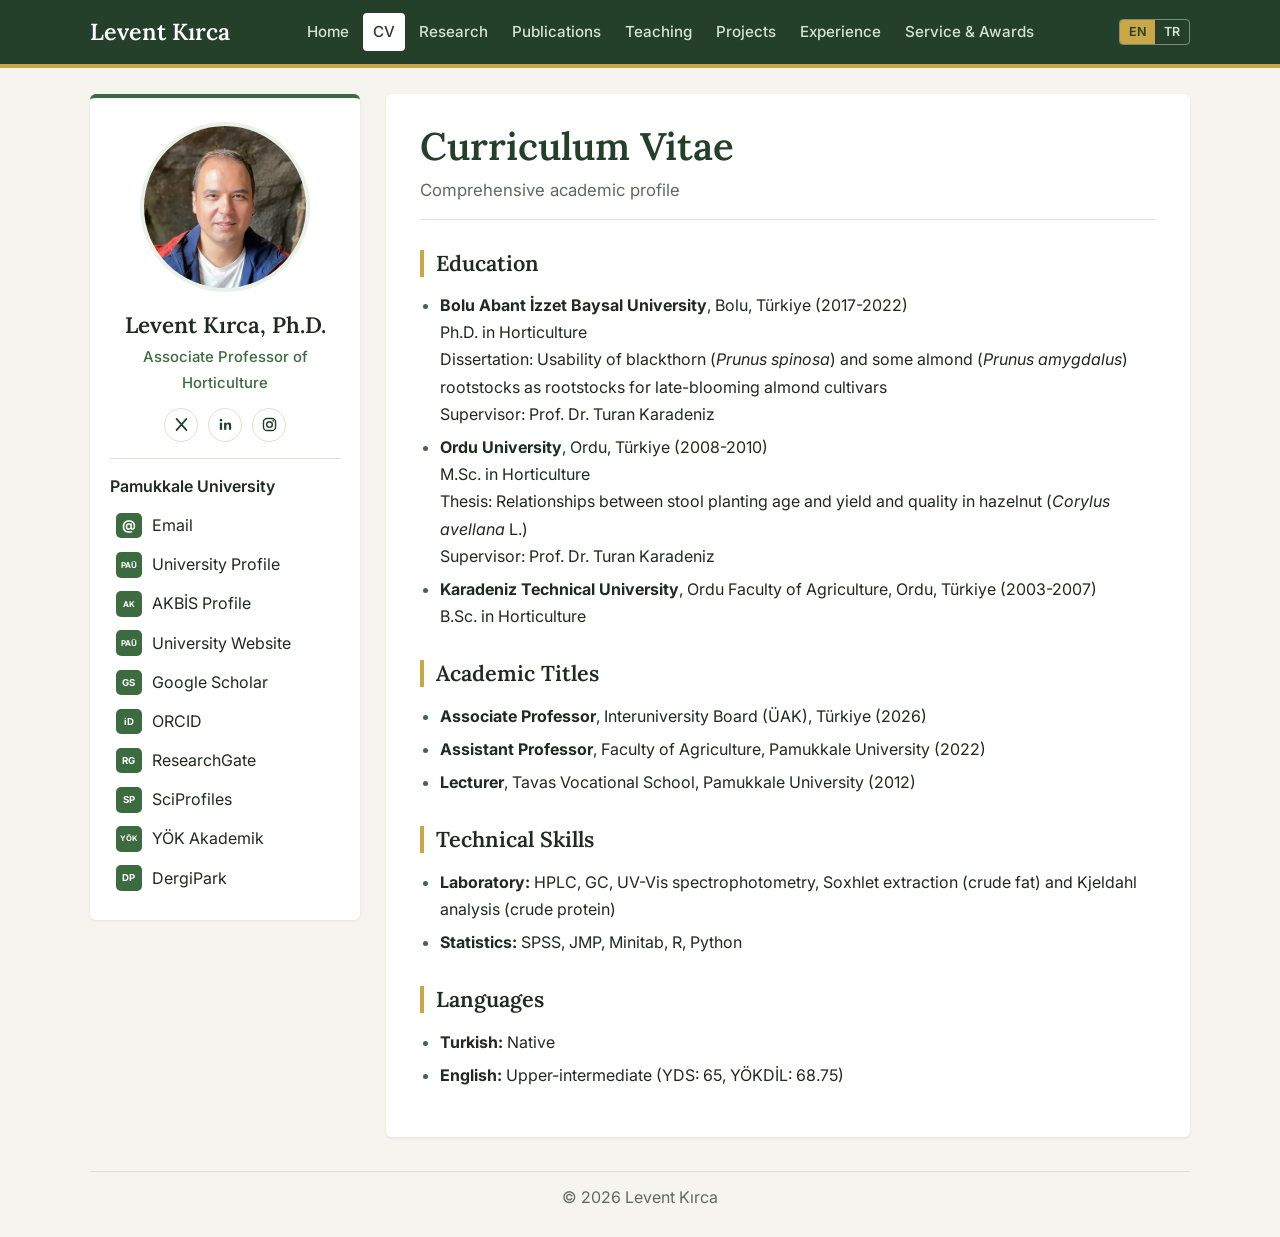
==== cv/index.html @ 65c4652b "Add files via upload" ====
<!DOCTYPE html>
<html lang="en">
  <head>
    <meta charset="UTF-8" />
    <meta name="viewport" content="width=device-width, initial-scale=1.0" />
    <title>CV | Levent Kırca</title>
    <meta
      name="description"
      content="Curriculum vitae of Levent Kırca."
    />
    <link rel="preconnect" href="https://fonts.googleapis.com" />
    <link rel="preconnect" href="https://fonts.gstatic.com" crossorigin />
    <link
      href="https://fonts.googleapis.com/css2?family=Lora:wght@500;600;700&amp;family=Inter:wght@400;500;600;700&amp;display=swap"
      rel="stylesheet"
    />
    <link rel="stylesheet" href="/styles.css" />
  </head>
  <body>
    <header class="masthead">
      <div class="masthead-inner">
        <a class="site-title" href="/">Levent Kırca</a>
        <nav class="top-nav" aria-label="Main navigation" data-i18n-key="shared.topNavAria" data-i18n-attr="aria-label">
          <a href="/" data-i18n-en="Home" data-i18n-tr="Ana Sayfa">Home</a>
          <a class="is-active" href="/cv/" data-i18n-en="CV" data-i18n-tr="CV">CV</a>
          <a href="/research/" data-i18n-en="Research" data-i18n-tr="Araştırma">Research</a>
          <a href="/publications/" data-i18n-en="Publications" data-i18n-tr="Yayınlar">Publications</a>
          <a href="/teaching/" data-i18n-en="Teaching" data-i18n-tr="Eğitim">Teaching</a>
          <a href="/projects/" data-i18n-en="Projects" data-i18n-tr="Projeler">Projects</a>
          <a href="/experience/" data-i18n-en="Experience" data-i18n-tr="Deneyim">Experience</a>
          <a href="/service/" data-i18n-en="Service &amp; Awards" data-i18n-tr="Hizmet ve Ödüller">Service &amp; Awards</a>
        </nav>
      </div>
    </header>
    <main class="main-grid">
      <aside class="sidebar">
        <img
          class="profile-photo"
          src="/assets/levent-kirca-photo.jpg"
          alt="Portrait of Levent Kırca"
          data-i18n-key="shared.photoAlt"
          data-i18n-attr="alt"
          onerror="this.onerror=null;this.src='/assets/photo-placeholder.svg';"
        />
        <h2 class="name">Levent Kırca, Ph.D.</h2>
        <p class="role" data-i18n-key="shared.role">Associate Professor of Horticulture</p>
        <div class="social-links">
          <a href="https://x.com/olesore" target="_blank" rel="noopener" aria-label="X (Twitter)" title="X">
            <svg viewBox="0 0 24 24" aria-hidden="true"><path d="M5 4l14 16M19 4L5 20" fill="none" stroke="currentColor" stroke-width="2.4" stroke-linecap="round"/></svg>
          </a>
          <a href="https://www.linkedin.com/in/leventkirca/" target="_blank" rel="noopener" aria-label="LinkedIn" title="LinkedIn">
            <svg viewBox="0 0 24 24" aria-hidden="true"><rect x="4" y="9.5" width="3.2" height="10" fill="currentColor"/><circle cx="5.6" cy="5.8" r="1.9" fill="currentColor"/><path d="M10 9.5h3v1.6c.6-1.1 1.9-1.9 3.6-1.9 2.6 0 3.4 1.7 3.4 4.3v6h-3.2v-5.4c0-1.3-.3-2.3-1.6-2.3-1.4 0-2 1-2 2.4v5.3H10z" fill="currentColor"/></svg>
          </a>
          <a href="https://www.instagram.com/kircalevent/" target="_blank" rel="noopener" aria-label="Instagram" title="Instagram">
            <svg viewBox="0 0 24 24" aria-hidden="true"><rect x="3.5" y="3.5" width="17" height="17" rx="5" fill="none" stroke="currentColor" stroke-width="2"/><circle cx="12" cy="12" r="4" fill="none" stroke="currentColor" stroke-width="2"/><circle cx="17.2" cy="6.8" r="1.2" fill="currentColor"/></svg>
          </a>
        </div>

        <ul class="contact-list">
          <li><span data-i18n-en="Pamukkale University" data-i18n-tr="Pamukkale Üniversitesi">Pamukkale University</span></li>
          <li><a href="mailto:lkirca@pau.edu.tr" data-i18n-en="Email" data-i18n-tr="E-posta">Email</a></li>
          <li><a href="https://pau.edu.tr/lkirca/en" target="_blank" rel="noreferrer" data-i18n-en="University Profile" data-i18n-tr="Üniversite Profili">University Profile</a></li>
          <li><a href="https://akbis.pau.edu.tr/personel/193261" target="_blank" rel="noreferrer" data-i18n-en="AKBİS Profile" data-i18n-tr="AKBİS Profili">AKBİS Profile</a></li>
          <li><a href="https://www.pau.edu.tr/" target="_blank" rel="noreferrer" data-i18n-en="University Website" data-i18n-tr="Üniversite Web Sitesi">University Website</a></li>
          <li><a href="https://scholar.google.com.tr/citations?user=qiIJmgcAAAAJ" target="_blank" rel="noreferrer" data-i18n-en="Google Scholar" data-i18n-tr="Google Scholar">Google Scholar</a></li>
          <li><a href="https://orcid.org/0000-0003-2496-9513" target="_blank" rel="noreferrer" data-i18n-en="ORCID" data-i18n-tr="ORCID">ORCID</a></li>
          <li><a href="https://www.researchgate.net/profile/Levent-Kirca-2" target="_blank" rel="noreferrer" data-i18n-en="ResearchGate" data-i18n-tr="ResearchGate">ResearchGate</a></li>
          <li><a href="https://sciprofiles.com/profile/leventkirca/background" target="_blank" rel="noreferrer" data-i18n-en="SciProfiles" data-i18n-tr="SciProfiles">SciProfiles</a></li>
          <li><a href="https://akademik.yok.gov.tr/AkademikArama/AkademisyenGorevOgrenimBilgileri?islem=direct&amp;authorId=C82161FD0BDDA5AB" target="_blank" rel="noreferrer" data-i18n-en="YÖK Akademik" data-i18n-tr="YÖK Akademik">YÖK Akademik</a></li>
          <li><a href="https://dergipark.org.tr/en/pub/@leventkirca" target="_blank" rel="noreferrer" data-i18n-en="DergiPark" data-i18n-tr="DergiPark">DergiPark</a></li>
        </ul>
      </aside>

      <article class="content">
        <h1 data-i18n-key="cv.title">Curriculum Vitae</h1>
        <p class="subtitle" data-i18n-key="cv.subtitle">Comprehensive academic profile</p>

        <h2 data-i18n-key="cv.educationHeading">Education</h2>

        <ul data-i18n-key="cv.educationList" data-i18n-html="true">
          <li>
            <strong>Bolu Abant İzzet Baysal University</strong>, Bolu, Türkiye (2017-2022)<br />
            Ph.D. in Horticulture<br />
            Dissertation: Usability of blackthorn (<i>Prunus spinosa</i>) and some almond (<i>Prunus amygdalus</i>) rootstocks as rootstocks for late-blooming almond cultivars<br />
            Supervisor: Prof. Dr. Turan Karadeniz
          </li>
          <li>
            <strong>Ordu University</strong>, Ordu, Türkiye (2008-2010)<br />
            M.Sc. in Horticulture<br />
            Thesis: Relationships between stool planting age and yield and quality in hazelnut (<i>Corylus avellana</i> L.)<br />
            Supervisor: Prof. Dr. Turan Karadeniz
          </li>
          <li>
            <strong>Karadeniz Technical University</strong>, Ordu Faculty of Agriculture, Ordu, Türkiye (2003-2007)<br />
            B.Sc. in Horticulture
          </li>
        </ul>

        <h2 data-i18n-key="cv.titlesHeading">Academic Titles</h2>

        <ul data-i18n-key="cv.titlesList" data-i18n-html="true">
          <li><strong>Associate Professor</strong>, Interuniversity Board (ÜAK), Türkiye (2026)</li>
          <li><strong>Assistant Professor</strong>, Faculty of Agriculture, Pamukkale University (2022)</li>
          <li><strong>Lecturer</strong>, Tavas Vocational School, Pamukkale University (2012)</li>
        </ul>

        <h2 data-i18n-key="cv.skillsHeading">Technical Skills</h2>

        <ul data-i18n-key="cv.skillsList" data-i18n-html="true">
          <li><strong>Laboratory:</strong> HPLC, GC, UV-Vis spectrophotometry, Soxhlet extraction (crude fat) and Kjeldahl analysis (crude protein)</li>
          <li><strong>Statistics:</strong> SPSS, JMP, Minitab, R, Python</li>
        </ul>

        <h2 data-i18n-key="cv.languagesHeading">Languages</h2>

        <ul data-i18n-key="cv.languagesList" data-i18n-html="true">
          <li><strong>Turkish:</strong> Native</li>
          <li><strong>English:</strong> Upper-intermediate (YDS: 65, YÖKDİL: 68.75)</li>
        </ul>

      </article>
    </main>

    <footer class="footer">
      <p>&copy; <span data-year></span> Levent Kırca</p>
    </footer>

    <script src="/script.js"></script>
  </body>
</html>
---- styles.css ----
/* Levent Kırca — academic homepage */
:root {
  --bg: #f6f4ee;
  --card: #ffffff;
  --ink: #1f2a22;
  --muted: #5e6a60;
  --line: #e3dfd3;
  --accent: #3b6b3f;
  --accent-dark: #24402a;
  --accent-soft: #eaf1e8;
  --max-width: 1100px;
}

* {
  box-sizing: border-box;
}

html {
  scroll-behavior: smooth;
}

body {
  margin: 0;
  background: var(--bg);
  color: var(--ink);
  font-family: "Inter", "Segoe UI", sans-serif;
  font-size: 15.5px;
  line-height: 1.7;
}

a {
  color: var(--accent);
  text-decoration: none;
  border-bottom: 1px solid rgba(59, 107, 63, 0.3);
}

a:hover {
  border-bottom-color: var(--accent);
}

/* ---------- Header ---------- */
.masthead {
  background: var(--accent-dark);
  border-bottom: 4px solid #c9a646;
}

.masthead-inner {
  width: min(var(--max-width), calc(100vw - 32px));
  margin: 0 auto;
  display: flex;
  justify-content: space-between;
  align-items: center;
  gap: 18px;
  min-height: 64px;
}

.site-title {
  font-family: "Lora", serif;
  font-size: 1.45rem;
  font-weight: 600;
  color: #ffffff;
  border: none;
}

.top-nav {
  display: flex;
  flex-wrap: wrap;
  gap: 4px;
}

.top-nav a {
  color: #d5e2d4;
  border: none;
  font-weight: 500;
  font-size: 0.95rem;
  padding: 6px 10px;
  border-radius: 4px;
}

.top-nav a:hover,
.top-nav a:focus-visible {
  color: #ffffff;
  background: rgba(255, 255, 255, 0.1);
}

.top-nav a.is-active {
  color: var(--accent-dark);
  background: #ffffff;
}

.lang-switch {
  display: inline-flex;
  align-items: center;
  gap: 0;
  margin-left: 8px;
  border: 1px solid rgba(255, 255, 255, 0.4);
  border-radius: 4px;
  overflow: hidden;
}

.lang-btn {
  border: none;
  background: transparent;
  color: #d5e2d4;
  font: inherit;
  font-size: 0.78rem;
  font-weight: 600;
  line-height: 1;
  padding: 6px 9px;
  cursor: pointer;
}

.lang-btn.is-active {
  color: var(--accent-dark);
  background: #c9a646;
}

/* ---------- Layout ---------- */
.main-grid {
  width: min(var(--max-width), calc(100vw - 32px));
  margin: 26px auto 34px;
  display: grid;
  grid-template-columns: 270px minmax(0, 1fr);
  gap: 26px;
}

.sidebar,
.content {
  background: var(--card);
  border-radius: 6px;
  box-shadow: 0 1px 3px rgba(31, 42, 34, 0.08);
}

.sidebar {
  position: sticky;
  top: 14px;
  align-self: start;
  padding: 24px 20px;
  text-align: center;
  border-top: 4px solid var(--accent);
}

.profile-photo {
  width: 170px;
  height: 170px;
  object-fit: cover;
  border-radius: 50%;
  border: 4px solid var(--accent-soft);
  margin-bottom: 12px;
}

.sidebar .name {
  margin: 0;
  padding-left: 0;
  border-left: none;
  font-family: "Lora", serif;
  font-size: 1.4rem;
  line-height: 1.2;
}

.role {
  margin: 6px 0 16px;
  color: var(--accent);
  font-size: 0.93rem;
  font-weight: 500;
}

.contact-list {
  margin: 0;
  padding: 14px 0 0;
  border-top: 1px solid var(--line);
  list-style: none;
  display: grid;
  gap: 4px;
  font-size: 0.92rem;
  text-align: left;
}

.contact-list li {
  color: var(--muted);
}

.contact-list li:first-child {
  font-weight: 600;
  color: var(--ink);
  margin-bottom: 4px;
}

.sidebar .contact-list a {
  display: flex;
  align-items: center;
  gap: 10px;
  padding: 4px 6px;
  border: none;
  border-radius: 4px;
  color: var(--ink);
}

.sidebar .contact-list a:hover {
  background: var(--accent-soft);
  color: var(--accent-dark);
}

.sidebar .contact-list a::before {
  content: "L";
  width: 1.6rem;
  height: 1.6rem;
  border-radius: 5px;
  display: inline-grid;
  place-items: center;
  font-size: 0.6rem;
  font-weight: 700;
  line-height: 1;
  color: #ffffff;
  background: var(--accent);
  flex-shrink: 0;
}

.sidebar .contact-list a[href*="pau.edu.tr"]::before { content: "PAÜ"; font-size: 0.5rem; }
.sidebar .contact-list a[href*="akbis.pau.edu.tr"]::before { content: "AK"; }
.sidebar .contact-list a[href*="scholar.google"]::before { content: "GS"; }
.sidebar .contact-list a[href*="orcid.org"]::before { content: "iD"; }
.sidebar .contact-list a[href*="researchgate.net"]::before { content: "RG"; }
.sidebar .contact-list a[href*="sciprofiles"]::before { content: "SP"; }
.sidebar .contact-list a[href*="yok.gov.tr"]::before { content: "YÖK"; font-size: 0.48rem; }
.sidebar .contact-list a[href*="dergipark"]::before { content: "DP"; }
.sidebar .contact-list a[href*="scopus.com"]::before { content: "Sc"; }
.sidebar .contact-list a[href*="linkedin.com"]::before { content: "in"; }
.sidebar .contact-list a[href^="mailto:"]::before { content: "@"; font-size: 0.85rem; }

/* ---------- Content ---------- */
.content {
  padding: 28px 34px 32px;
}

h1,
h2 {
  font-family: "Lora", serif;
  font-weight: 600;
  line-height: 1.25;
}

h1 {
  margin: 0 0 6px;
  font-size: clamp(1.8rem, 3.6vw, 2.4rem);
  color: var(--accent-dark);
}

h2 {
  margin: 30px 0 10px;
  font-size: 1.35rem;
  padding-left: 12px;
  border-left: 4px solid #c9a646;
}

.subtitle {
  margin: 0 0 18px;
  color: var(--muted);
  font-size: 1.05rem;
  padding-bottom: 14px;
  border-bottom: 1px solid var(--line);
}

p,
li {
  font-size: 1rem;
}

.content ul {
  padding-left: 20px;
}

.content ul li {
  margin-bottom: 6px;
}

.content ul li::marker {
  color: var(--accent);
}

/* ---------- Publications ---------- */
.pub-list {
  list-style: none;
  padding: 0;
  margin-top: 8px;
  display: grid;
  gap: 10px;
  counter-reset: pub;
}

.pub-list li {
  counter-increment: pub;
  position: relative;
  padding: 10px 14px 10px 52px;
  background: #fbfaf7;
  border: 1px solid var(--line);
  border-radius: 6px;
}

.pub-list li::before {
  content: counter(pub);
  position: absolute;
  left: 12px;
  top: 11px;
  width: 28px;
  height: 28px;
  border-radius: 50%;
  background: var(--accent-soft);
  color: var(--accent-dark);
  font-size: 0.8rem;
  font-weight: 600;
  display: grid;
  place-items: center;
}

.pub-list li[hidden] {
  display: none;
}

.pub-tools {
  display: flex;
  flex-wrap: wrap;
  gap: 12px;
  align-items: end;
  margin: 10px 0 16px;
  padding: 14px;
  border-radius: 6px;
  background: var(--accent-soft);
}

.pub-tool {
  display: grid;
  gap: 5px;
  min-width: 220px;
}

.pub-tool span {
  color: var(--accent-dark);
  font-size: 0.85rem;
  font-weight: 600;
}

.pub-tool input,
.pub-tool select {
  border: 1px solid #c8d6c5;
  border-radius: 5px;
  padding: 8px 10px;
  font: inherit;
  font-size: 0.93rem;
  background: #ffffff;
  color: var(--ink);
}

.pub-count {
  margin: 0;
  color: var(--muted);
  font-size: 0.88rem;
  font-weight: 600;
}

/* ---------- Footer ---------- */
.footer {
  width: min(var(--max-width), calc(100vw - 32px));
  margin: 0 auto 26px;
  padding-top: 12px;
  border-top: 1px solid var(--line);
  color: var(--muted);
  font-size: 0.9rem;
  text-align: center;
}

.footer p {
  margin: 0;
}

/* Yellow marks = information still to be filled in. Remove the span when done. */
.todo {
  background: #fff3b0;
  padding: 0 3px;
  border-radius: 3px;
}

@media (max-width: 920px) {
  .masthead-inner {
    flex-wrap: wrap;
    padding: 10px 0;
  }

  .main-grid {
    grid-template-columns: 1fr;
  }

  .sidebar {
    position: static;
  }

  .content {
    padding: 22px 20px;
  }

  .pub-tool {
    min-width: min(100%, 260px);
  }
}

/* Publication categories and tags */
.pub-section h2 {
  margin-top: 28px;
}

.pub-section[hidden] {
  display: none;
}

.pub-tag {
  display: inline-block;
  font-size: 0.72rem;
  font-weight: 600;
  line-height: 1;
  padding: 3px 7px;
  border-radius: 10px;
  background: var(--accent-soft);
  color: var(--accent-dark);
  vertical-align: middle;
  margin-left: 2px;
}

.me {
  font-weight: 600;
}

.pub-tool-small {
  min-width: 140px;
}

/* Teaching: collapsible course groups */
.course-group {
  border: 1px solid var(--line);
  border-radius: 6px;
  margin: 14px 0;
  background: #fbfaf7;
}

.course-group summary {
  cursor: pointer;
  list-style: none;
  padding: 12px 16px;
  display: flex;
  flex-wrap: wrap;
  align-items: baseline;
  gap: 4px 12px;
}

.course-group summary::-webkit-details-marker {
  display: none;
}

.course-group summary::before {
  content: "+";
  display: inline-grid;
  place-items: center;
  width: 1.4rem;
  height: 1.4rem;
  border-radius: 4px;
  background: var(--accent);
  color: #ffffff;
  font-weight: 700;
  line-height: 1;
}

.course-group[open] summary::before {
  content: "–";
}

.course-group[open] summary {
  border-bottom: 1px solid var(--line);
}

.course-title {
  font-family: "Lora", serif;
  font-size: 1.2rem;
  font-weight: 600;
  color: var(--accent-dark);
}

.course-sub {
  color: var(--muted);
  font-size: 0.92rem;
}

.content ul.course-list {
  margin: 0;
  padding: 10px 16px 12px 36px;
}

.course-list li {
  margin-bottom: 4px;
}

.course-meta {
  color: var(--muted);
  font-size: 0.88rem;
  white-space: nowrap;
}

/* Social media icons under the name */
.social-links {
  display: flex;
  justify-content: center;
  gap: 10px;
  margin: -4px 0 16px;
}

.social-links a {
  width: 34px;
  height: 34px;
  border-radius: 50%;
  display: inline-grid;
  place-items: center;
  border: 1px solid var(--line);
  color: var(--accent-dark);
  background: #ffffff;
}

.social-links a:hover {
  background: var(--accent);
  border-color: var(--accent);
  color: #ffffff;
}

.social-links svg {
  width: 17px;
  height: 17px;
}
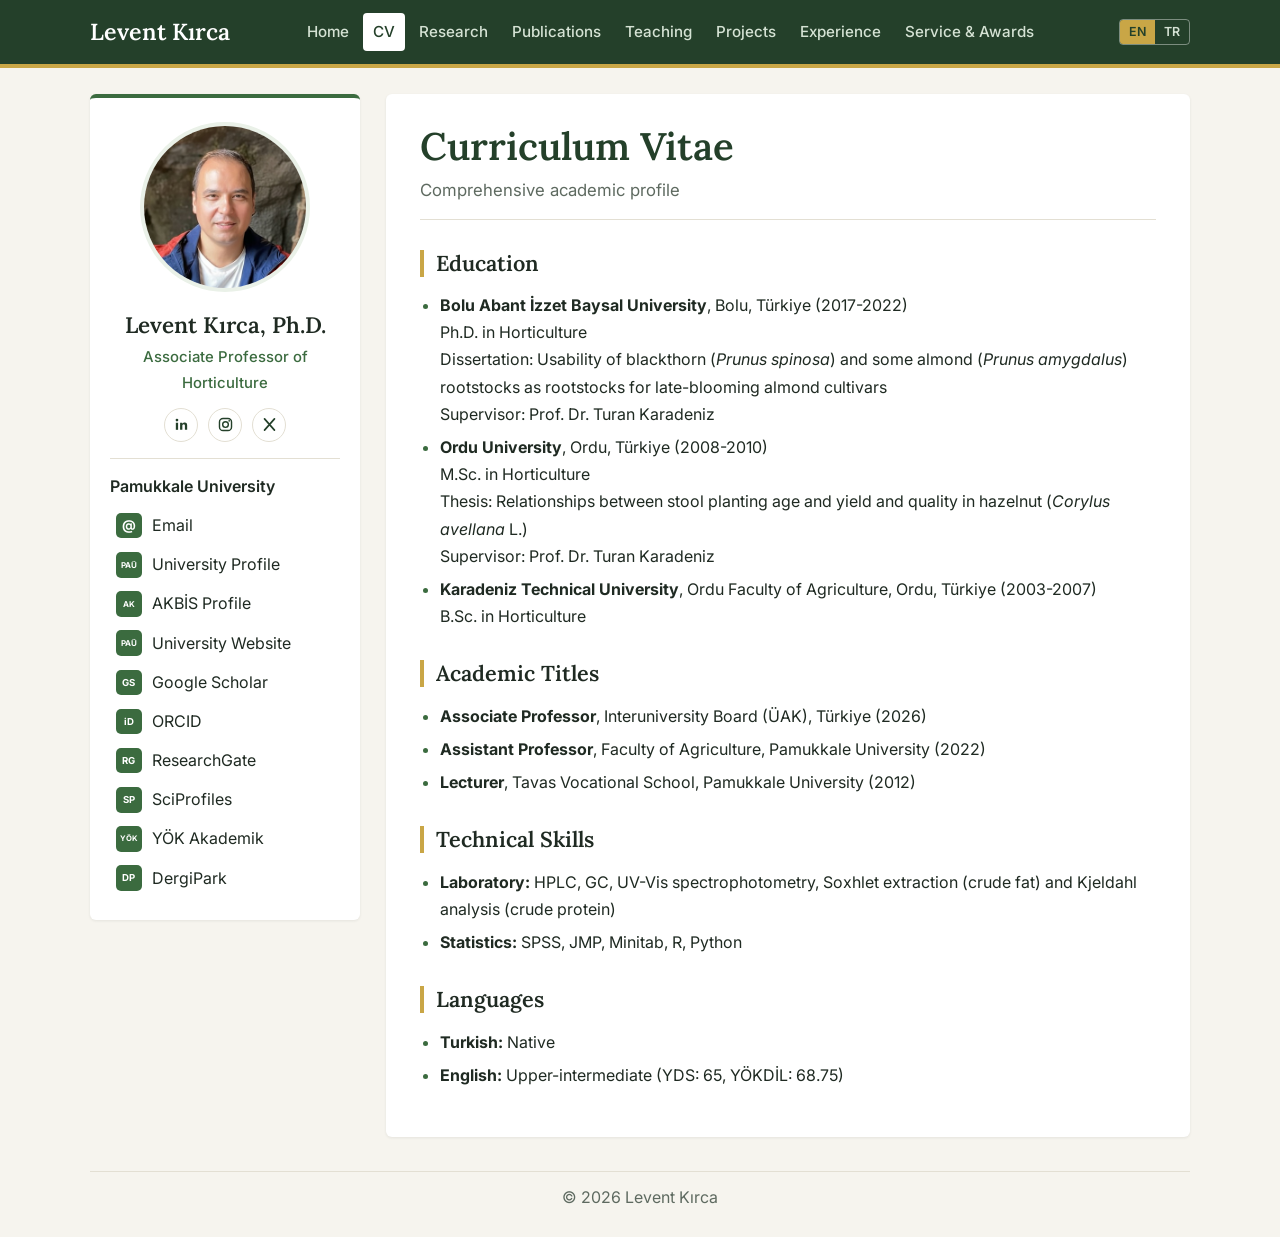
==== commit 519eeb73: "Add files via upload" ====
--- a/cv/index.html
+++ b/cv/index.html
@@ -14,7 +14,7 @@
       href="https://fonts.googleapis.com/css2?family=Lora:wght@500;600;700&amp;family=Inter:wght@400;500;600;700&amp;display=swap"
       rel="stylesheet"
     />
-    <link rel="stylesheet" href="/styles.css" />
+    <link rel="stylesheet" href="/styles.css?v=20261108b" />
   </head>
   <body>
     <header class="masthead">
@@ -45,14 +45,14 @@
         <h2 class="name">Levent Kırca, Ph.D.</h2>
         <p class="role" data-i18n-key="shared.role">Associate Professor of Horticulture</p>
         <div class="social-links">
-          <a href="https://x.com/olesore" target="_blank" rel="noopener" aria-label="X (Twitter)" title="X">
-            <svg viewBox="0 0 24 24" aria-hidden="true"><path d="M5 4l14 16M19 4L5 20" fill="none" stroke="currentColor" stroke-width="2.4" stroke-linecap="round"/></svg>
-          </a>
           <a href="https://www.linkedin.com/in/leventkirca/" target="_blank" rel="noopener" aria-label="LinkedIn" title="LinkedIn">
-            <svg viewBox="0 0 24 24" aria-hidden="true"><rect x="4" y="9.5" width="3.2" height="10" fill="currentColor"/><circle cx="5.6" cy="5.8" r="1.9" fill="currentColor"/><path d="M10 9.5h3v1.6c.6-1.1 1.9-1.9 3.6-1.9 2.6 0 3.4 1.7 3.4 4.3v6h-3.2v-5.4c0-1.3-.3-2.3-1.6-2.3-1.4 0-2 1-2 2.4v5.3H10z" fill="currentColor"/></svg>
+            <svg viewBox="0 0 24 24" width="17" height="17" aria-hidden="true"><rect x="4" y="9.5" width="3.2" height="10" fill="currentColor"/><circle cx="5.6" cy="5.8" r="1.9" fill="currentColor"/><path d="M10 9.5h3v1.6c.6-1.1 1.9-1.9 3.6-1.9 2.6 0 3.4 1.7 3.4 4.3v6h-3.2v-5.4c0-1.3-.3-2.3-1.6-2.3-1.4 0-2 1-2 2.4v5.3H10z" fill="currentColor"/></svg>
           </a>
           <a href="https://www.instagram.com/kircalevent/" target="_blank" rel="noopener" aria-label="Instagram" title="Instagram">
-            <svg viewBox="0 0 24 24" aria-hidden="true"><rect x="3.5" y="3.5" width="17" height="17" rx="5" fill="none" stroke="currentColor" stroke-width="2"/><circle cx="12" cy="12" r="4" fill="none" stroke="currentColor" stroke-width="2"/><circle cx="17.2" cy="6.8" r="1.2" fill="currentColor"/></svg>
+            <svg viewBox="0 0 24 24" width="17" height="17" aria-hidden="true"><rect x="3.5" y="3.5" width="17" height="17" rx="5" fill="none" stroke="currentColor" stroke-width="2"/><circle cx="12" cy="12" r="4" fill="none" stroke="currentColor" stroke-width="2"/><circle cx="17.2" cy="6.8" r="1.2" fill="currentColor"/></svg>
+          </a>
+          <a href="https://x.com/olesore" target="_blank" rel="noopener" aria-label="X (Twitter)" title="X">
+            <svg viewBox="0 0 24 24" width="17" height="17" aria-hidden="true"><path d="M5 4l14 16M19 4L5 20" fill="none" stroke="currentColor" stroke-width="2.4" stroke-linecap="round"/></svg>
           </a>
         </div>
 
@@ -125,6 +125,6 @@
       <p>&copy; <span data-year></span> Levent Kırca</p>
     </footer>
 
-    <script src="/script.js"></script>
+    <script src="/script.js?v=20261108b"></script>
   </body>
 </html>
